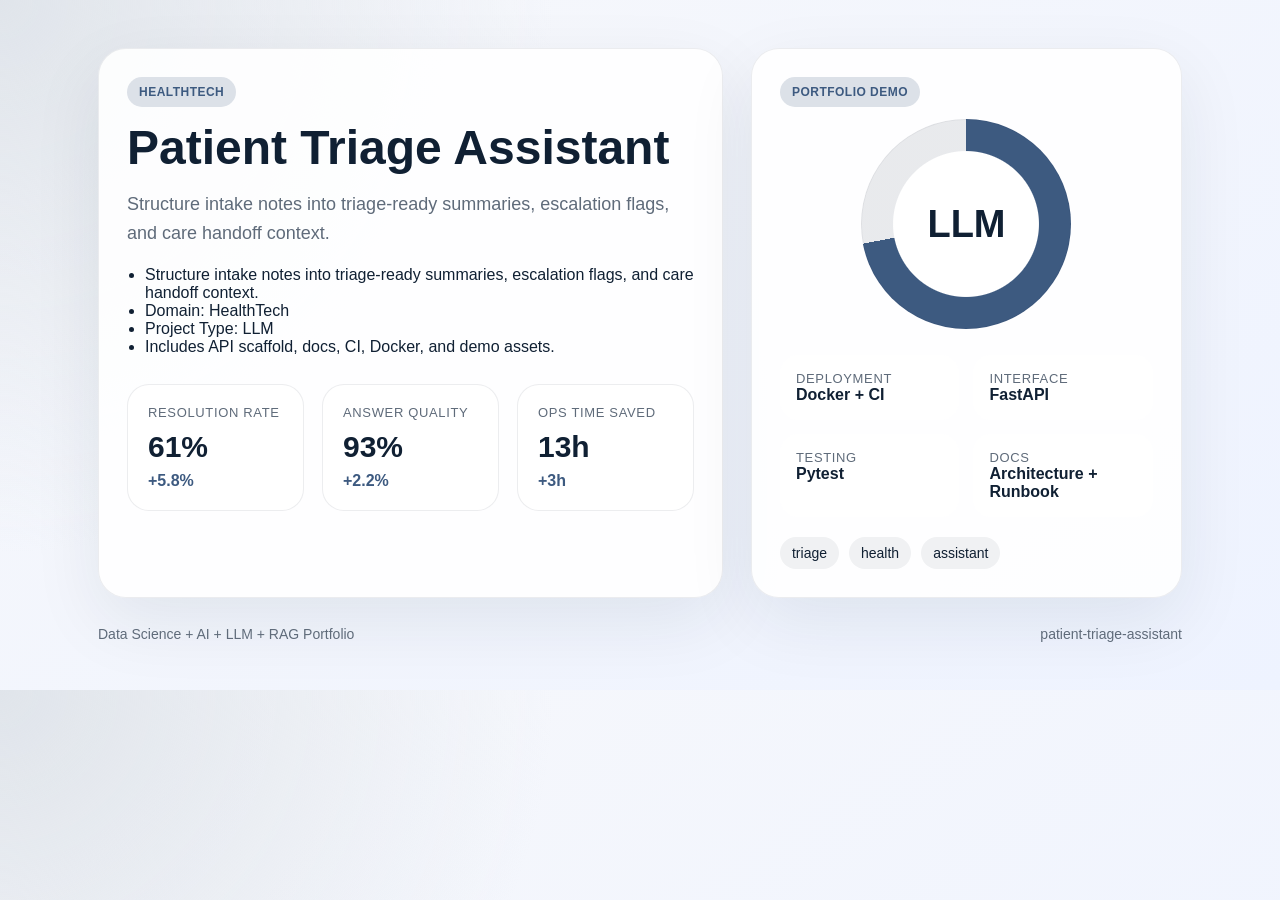
==== demo/index.html @ 56b2472d "Publish production-ready portfolio project" ====
<!doctype html>
        <html lang="en">
        <head>
          <meta charset="utf-8">
          <meta name="viewport" content="width=device-width, initial-scale=1">
          <title>Patient Triage Assistant</title>
          <style>
            :root {
              --accent: #3d5a80;
              --ink: #102033;
              --muted: #5f6b7a;
              --card: rgba(255,255,255,0.88);
              --bg-1: #f7f8fb;
              --bg-2: #eef3ff;
            }
            * { box-sizing: border-box; }
            body {
              margin: 0;
              font-family: "Avenir Next", "Segoe UI", sans-serif;
              color: var(--ink);
              background:
                radial-gradient(circle at top left, color-mix(in srgb, var(--accent) 16%, white), transparent 38%),
                linear-gradient(145deg, var(--bg-1), var(--bg-2));
            }
            main {
              max-width: 1180px;
              margin: 0 auto;
              padding: 48px;
            }
            .hero {
              display: grid;
              grid-template-columns: 1.45fr 1fr;
              gap: 28px;
              align-items: stretch;
            }
            .panel {
              background: var(--card);
              border: 1px solid rgba(16, 32, 51, 0.08);
              border-radius: 28px;
              padding: 28px;
              box-shadow: 0 24px 70px rgba(16, 32, 51, 0.08);
            }
            .eyebrow {
              display: inline-flex;
              padding: 8px 12px;
              border-radius: 999px;
              background: color-mix(in srgb, var(--accent) 18%, white);
              color: var(--accent);
              font-weight: 700;
              letter-spacing: 0.04em;
              text-transform: uppercase;
              font-size: 12px;
            }
            h1 {
              font-size: 48px;
              line-height: 1.03;
              margin: 16px 0 18px;
            }
            p {
              color: var(--muted);
              font-size: 18px;
              line-height: 1.6;
              margin: 0 0 18px;
            }
            ul {
              margin: 18px 0 0;
              padding-left: 18px;
              color: var(--ink);
            }
            .cards {
              display: grid;
              grid-template-columns: repeat(3, 1fr);
              gap: 18px;
              margin-top: 28px;
            }
            .card {
              background: white;
              border-radius: 22px;
              padding: 20px;
              border: 1px solid rgba(16, 32, 51, 0.08);
            }
            .card span, .meta span {
              display: block;
              color: var(--muted);
              font-size: 13px;
              text-transform: uppercase;
              letter-spacing: 0.05em;
            }
            .card strong {
              display: block;
              font-size: 30px;
              margin: 10px 0 8px;
            }
            .card em {
              color: var(--accent);
              font-style: normal;
              font-weight: 700;
            }
            .visual {
              min-height: 100%;
              display: flex;
              flex-direction: column;
              justify-content: space-between;
            }
            .ring {
              width: 210px;
              height: 210px;
              margin: 12px auto 26px;
              border-radius: 50%;
              background:
                radial-gradient(circle closest-side, white 69%, transparent 70%),
                conic-gradient(var(--accent) 0 72%, rgba(16, 32, 51, 0.09) 72% 100%);
              display: grid;
              place-items: center;
              box-shadow: inset 0 0 0 1px rgba(16, 32, 51, 0.05);
            }
            .ring strong {
              font-size: 38px;
            }
            .meta {
              display: grid;
              grid-template-columns: repeat(2, 1fr);
              gap: 14px;
            }
            .meta article {
              background: white;
              border-radius: 18px;
              padding: 16px;
            }
            .tag-list {
              display: flex;
              flex-wrap: wrap;
              gap: 10px;
              list-style: none;
              padding: 0;
              margin: 20px 0 0;
            }
            .tag-list li {
              padding: 8px 12px;
              border-radius: 999px;
              background: rgba(16, 32, 51, 0.06);
              font-size: 14px;
            }
            .footer {
              margin-top: 28px;
              display: flex;
              justify-content: space-between;
              color: var(--muted);
              font-size: 14px;
            }
          </style>
        </head>
        <body>
          <main>
            <section class="hero">
              <div class="panel">
                <span class="eyebrow">HealthTech</span>
                <h1>Patient Triage Assistant</h1>
                <p>Structure intake notes into triage-ready summaries, escalation flags, and care handoff context.</p>
                <ul>
                  <li>Structure intake notes into triage-ready summaries, escalation flags, and care handoff context.</li><li>Domain: HealthTech</li><li>Project Type: LLM</li><li>Includes API scaffold, docs, CI, Docker, and demo assets.</li>
                </ul>
                <div class="cards">
                  <article class='card'><span>Resolution Rate</span><strong>61%</strong><em>+5.8%</em></article>
<article class='card'><span>Answer Quality</span><strong>93%</strong><em>+2.2%</em></article>
<article class='card'><span>Ops Time Saved</span><strong>13h</strong><em>+3h</em></article>
                </div>
              </div>
              <div class="panel visual">
                <div>
                  <span class="eyebrow">Portfolio Demo</span>
                  <div class="ring"><strong>LLM</strong></div>
                </div>
                <div class="meta">
                  <article><span>Deployment</span><strong>Docker + CI</strong></article>
                  <article><span>Interface</span><strong>FastAPI</strong></article>
                  <article><span>Testing</span><strong>Pytest</strong></article>
                  <article><span>Docs</span><strong>Architecture + Runbook</strong></article>
                </div>
                <ul class="tag-list"><li>triage</li><li>health</li><li>assistant</li></ul>
              </div>
            </section>
            <div class="footer">
              <span>Data Science + AI + LLM + RAG Portfolio</span>
              <span>patient-triage-assistant</span>
            </div>
          </main>
        </body>
        </html>
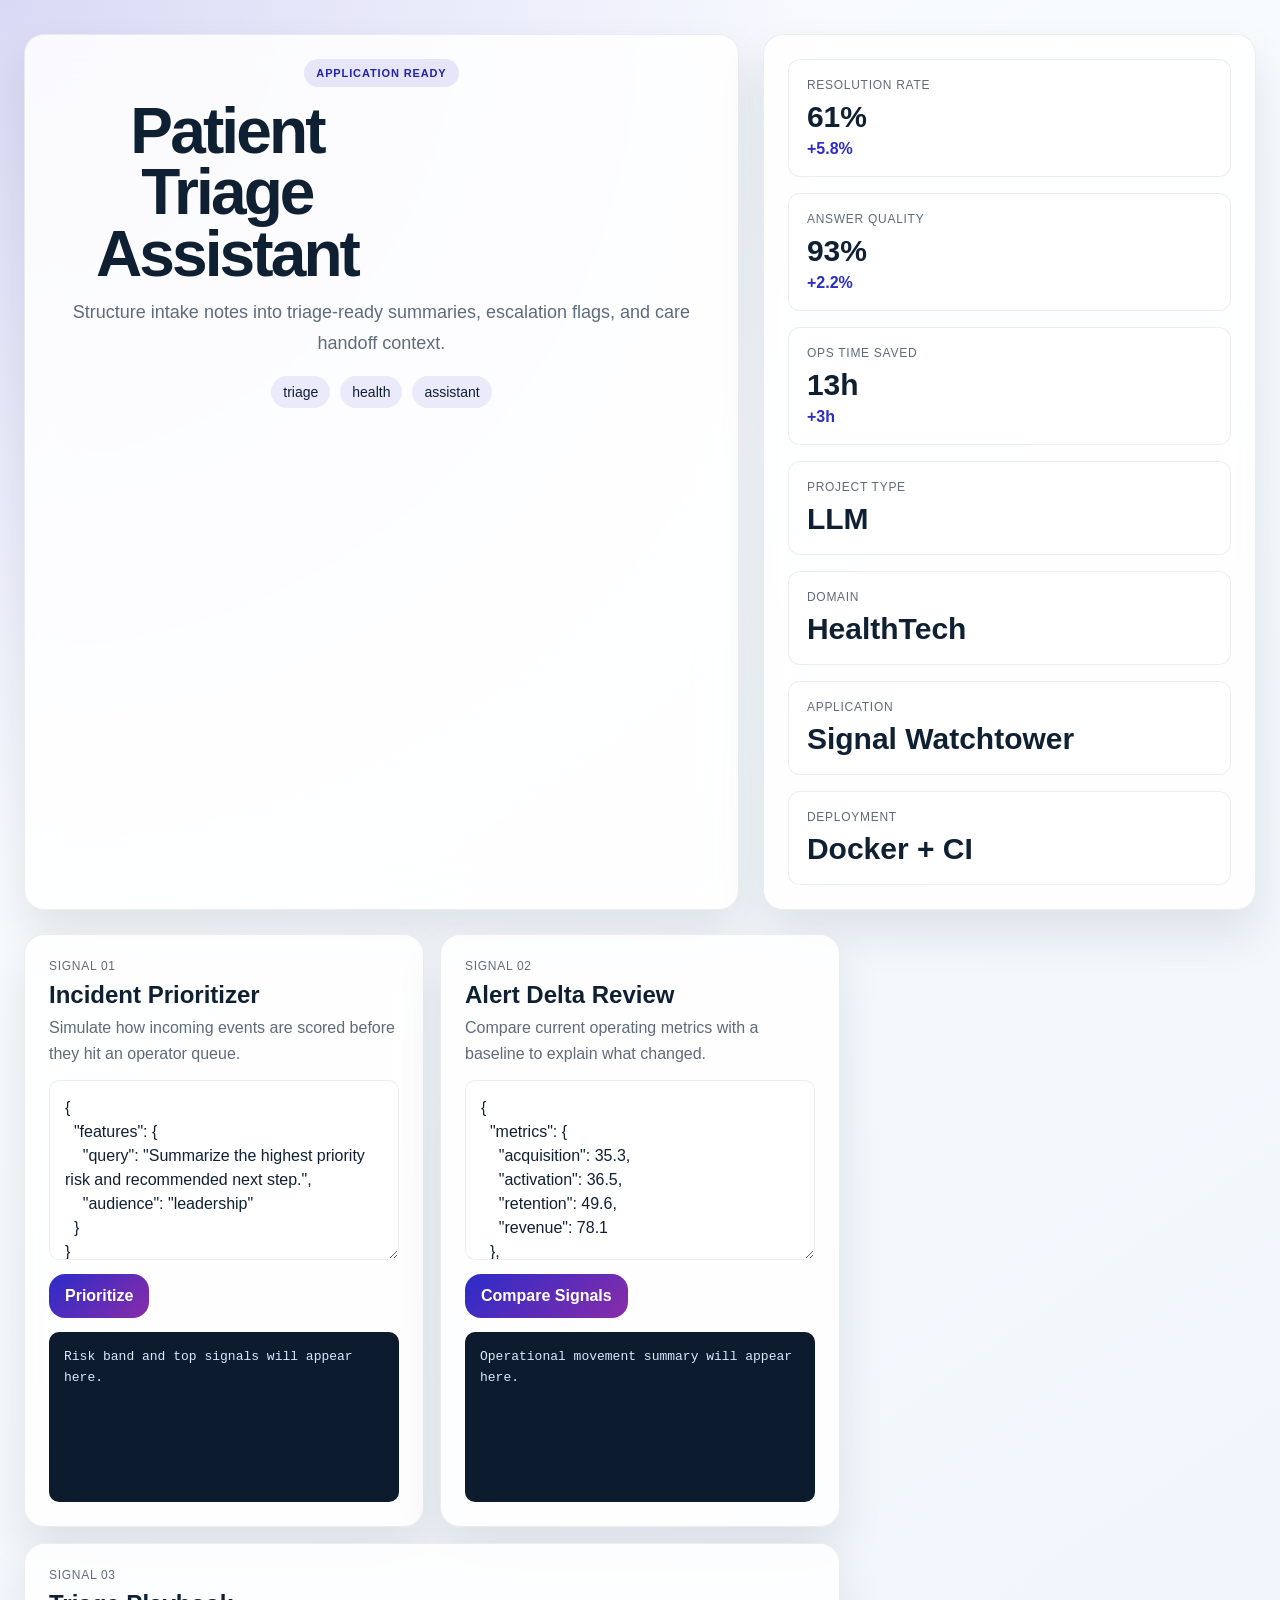
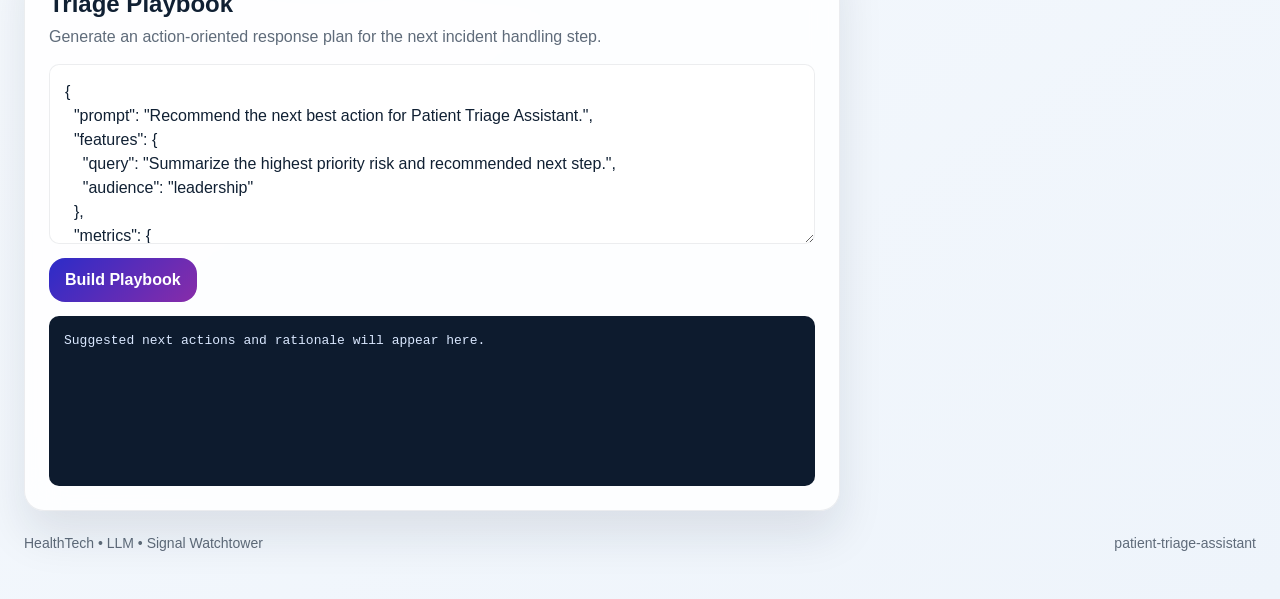
==== commit 1ab0e4e6: "Publish production-ready portfolio project" ====
--- a/demo/index.html
+++ b/demo/index.html
@@ -5,186 +5,104 @@
           <meta charset="utf-8">
           <meta name="viewport" content="width=device-width, initial-scale=1">
           <title>Patient Triage Assistant</title>
-          <style>
-            :root {
-              --accent: #3d5a80;
-              --ink: #102033;
-              --muted: #5f6b7a;
-              --card: rgba(255,255,255,0.88);
-              --bg-1: #f7f8fb;
-              --bg-2: #eef3ff;
-            }
-            * { box-sizing: border-box; }
-            body {
-              margin: 0;
-              font-family: "Avenir Next", "Segoe UI", sans-serif;
-              color: var(--ink);
-              background:
-                radial-gradient(circle at top left, color-mix(in srgb, var(--accent) 16%, white), transparent 38%),
-                linear-gradient(145deg, var(--bg-1), var(--bg-2));
-            }
-            main {
-              max-width: 1180px;
-              margin: 0 auto;
-              padding: 48px;
-            }
-            .hero {
-              display: grid;
-              grid-template-columns: 1.45fr 1fr;
-              gap: 28px;
-              align-items: stretch;
-            }
-            .panel {
-              background: var(--card);
-              border: 1px solid rgba(16, 32, 51, 0.08);
-              border-radius: 28px;
-              padding: 28px;
-              box-shadow: 0 24px 70px rgba(16, 32, 51, 0.08);
-            }
-            .eyebrow {
-              display: inline-flex;
-              padding: 8px 12px;
-              border-radius: 999px;
-              background: color-mix(in srgb, var(--accent) 18%, white);
-              color: var(--accent);
-              font-weight: 700;
-              letter-spacing: 0.04em;
-              text-transform: uppercase;
-              font-size: 12px;
-            }
-            h1 {
-              font-size: 48px;
-              line-height: 1.03;
-              margin: 16px 0 18px;
-            }
-            p {
-              color: var(--muted);
-              font-size: 18px;
-              line-height: 1.6;
-              margin: 0 0 18px;
-            }
-            ul {
-              margin: 18px 0 0;
-              padding-left: 18px;
-              color: var(--ink);
-            }
-            .cards {
-              display: grid;
-              grid-template-columns: repeat(3, 1fr);
-              gap: 18px;
-              margin-top: 28px;
-            }
-            .card {
-              background: white;
-              border-radius: 22px;
-              padding: 20px;
-              border: 1px solid rgba(16, 32, 51, 0.08);
-            }
-            .card span, .meta span {
-              display: block;
-              color: var(--muted);
-              font-size: 13px;
-              text-transform: uppercase;
-              letter-spacing: 0.05em;
-            }
-            .card strong {
-              display: block;
-              font-size: 30px;
-              margin: 10px 0 8px;
-            }
-            .card em {
-              color: var(--accent);
-              font-style: normal;
-              font-weight: 700;
-            }
-            .visual {
-              min-height: 100%;
-              display: flex;
-              flex-direction: column;
-              justify-content: space-between;
-            }
-            .ring {
-              width: 210px;
-              height: 210px;
-              margin: 12px auto 26px;
-              border-radius: 50%;
-              background:
-                radial-gradient(circle closest-side, white 69%, transparent 70%),
-                conic-gradient(var(--accent) 0 72%, rgba(16, 32, 51, 0.09) 72% 100%);
-              display: grid;
-              place-items: center;
-              box-shadow: inset 0 0 0 1px rgba(16, 32, 51, 0.05);
-            }
-            .ring strong {
-              font-size: 38px;
-            }
-            .meta {
-              display: grid;
-              grid-template-columns: repeat(2, 1fr);
-              gap: 14px;
-            }
-            .meta article {
-              background: white;
-              border-radius: 18px;
-              padding: 16px;
-            }
-            .tag-list {
-              display: flex;
-              flex-wrap: wrap;
-              gap: 10px;
-              list-style: none;
-              padding: 0;
-              margin: 20px 0 0;
-            }
-            .tag-list li {
-              padding: 8px 12px;
-              border-radius: 999px;
-              background: rgba(16, 32, 51, 0.06);
-              font-size: 14px;
-            }
-            .footer {
-              margin-top: 28px;
-              display: flex;
-              justify-content: space-between;
-              color: var(--muted);
-              font-size: 14px;
-            }
-          </style>
+          <link rel="stylesheet" href="./styles.css">
         </head>
-        <body>
-          <main>
+        <body class="surface-mist">
+          <div class="page layout-horizon eyebrow-soft headline-compact modules-3 hero-align-center">
             <section class="hero">
-              <div class="panel">
-                <span class="eyebrow">HealthTech</span>
-                <h1>Patient Triage Assistant</h1>
-                <p>Structure intake notes into triage-ready summaries, escalation flags, and care handoff context.</p>
-                <ul>
-                  <li>Structure intake notes into triage-ready summaries, escalation flags, and care handoff context.</li><li>Domain: HealthTech</li><li>Project Type: LLM</li><li>Includes API scaffold, docs, CI, Docker, and demo assets.</li>
+              <div class="panel hero-copy">
+                <span class="eyebrow" data-health>Signal Watchtower</span>
+                <h1 id="project-title">Patient Triage Assistant</h1>
+                <p id="project-summary" class="lead">Structure intake notes into triage-ready summaries, escalation flags, and care handoff context.</p>
+                <ul id="project-tags" class="tag-list">
+                  <li>triage</li><li>health</li><li>assistant</li>
                 </ul>
-                <div class="cards">
+              </div>
+              <div class="panel hero-side">
+                <div class="metric-grid">
                   <article class='card'><span>Resolution Rate</span><strong>61%</strong><em>+5.8%</em></article>
 <article class='card'><span>Answer Quality</span><strong>93%</strong><em>+2.2%</em></article>
 <article class='card'><span>Ops Time Saved</span><strong>13h</strong><em>+3h</em></article>
                 </div>
-              </div>
-              <div class="panel visual">
-                <div>
-                  <span class="eyebrow">Portfolio Demo</span>
-                  <div class="ring"><strong>LLM</strong></div>
+                <div class="mini-grid">
+                  <article class='mini-card'><span>Project Type</span><strong>LLM</strong></article><article class='mini-card'><span>Domain</span><strong>HealthTech</strong></article><article class='mini-card'><span>Application</span><strong>Signal Watchtower</strong></article><article class='mini-card'><span>Deployment</span><strong>Docker + CI</strong></article>
                 </div>
-                <div class="meta">
-                  <article><span>Deployment</span><strong>Docker + CI</strong></article>
-                  <article><span>Interface</span><strong>FastAPI</strong></article>
-                  <article><span>Testing</span><strong>Pytest</strong></article>
-                  <article><span>Docs</span><strong>Architecture + Runbook</strong></article>
-                </div>
-                <ul class="tag-list"><li>triage</li><li>health</li><li>assistant</li></ul>
               </div>
             </section>
-            <div class="footer">
-              <span>Data Science + AI + LLM + RAG Portfolio</span>
+            <section class="app-grid">
+              <article class="panel module js-module span-normal">
+          <div class="module-header">
+            <span>Signal 01</span>
+            <h2>Incident Prioritizer</h2>
+            <p>Simulate how incoming events are scored before they hit an operator queue.</p>
+          </div>
+          <textarea class="js-input">{
+  &quot;features&quot;: {
+    &quot;query&quot;: &quot;Summarize the highest priority risk and recommended next step.&quot;,
+    &quot;audience&quot;: &quot;leadership&quot;
+  }
+}</textarea>
+          <div class="button-row">
+            <button class="js-run" data-endpoint="/score" data-input-mode="json">Prioritize</button>
+          </div>
+          <pre class="js-output">Risk band and top signals will appear here.</pre>
+        </article>
+<article class="panel module js-module span-normal">
+          <div class="module-header">
+            <span>Signal 02</span>
+            <h2>Alert Delta Review</h2>
+            <p>Compare current operating metrics with a baseline to explain what changed.</p>
+          </div>
+          <textarea class="js-input">{
+  &quot;metrics&quot;: {
+    &quot;acquisition&quot;: 35.3,
+    &quot;activation&quot;: 36.5,
+    &quot;retention&quot;: 49.6,
+    &quot;revenue&quot;: 78.1
+  },
+  &quot;baseline&quot;: {
+    &quot;acquisition&quot;: 32.48,
+    &quot;activation&quot;: 33.58,
+    &quot;retention&quot;: 45.63,
+    &quot;revenue&quot;: 71.85
+  }
+}</textarea>
+          <div class="button-row">
+            <button class="js-run" data-endpoint="/analyze" data-input-mode="json">Compare Signals</button>
+          </div>
+          <pre class="js-output">Operational movement summary will appear here.</pre>
+        </article>
+<article class="panel module js-module span-wide">
+          <div class="module-header">
+            <span>Signal 03</span>
+            <h2>Triage Playbook</h2>
+            <p>Generate an action-oriented response plan for the next incident handling step.</p>
+          </div>
+          <textarea class="js-input">{
+  &quot;prompt&quot;: &quot;Recommend the next best action for Patient Triage Assistant.&quot;,
+  &quot;features&quot;: {
+    &quot;query&quot;: &quot;Summarize the highest priority risk and recommended next step.&quot;,
+    &quot;audience&quot;: &quot;leadership&quot;
+  },
+  &quot;metrics&quot;: {
+    &quot;acquisition&quot;: 35.3,
+    &quot;activation&quot;: 36.5,
+    &quot;retention&quot;: 49.6,
+    &quot;revenue&quot;: 78.1
+  }
+}</textarea>
+          <div class="button-row">
+            <button class="js-run" data-endpoint="/recommend" data-input-mode="json">Build Playbook</button>
+          </div>
+          <pre class="js-output">Suggested next actions and rationale will appear here.</pre>
+        </article>
+            </section>
+            <footer class="footer">
+              <span>HealthTech • LLM • Signal Watchtower</span>
               <span>patient-triage-assistant</span>
-            </div>
-          </main>
+            </footer>
+          </div>
+          <script id="bootstrap-data" type="application/json">{"project": {"slug": "patient-triage-assistant", "title": "Patient Triage Assistant", "project_type": "llm", "domain": "HealthTech", "summary": "Structure intake notes into triage-ready summaries, escalation flags, and care handoff context.", "tags": ["triage", "health", "assistant"]}, "app_archetype": "watchtower", "ui_profile": {"layout": "horizon", "surface": "mist", "font_stack": "\"IBM Plex Sans\", \"Segoe UI\", sans-serif", "radius": 20, "shadow": 46, "eyebrow_style": "soft", "module_columns": 3, "hero_align": "center", "headline_mode": "compact"}, "app_modules": [{"label": "Signal 01", "title": "Incident Prioritizer", "description": "Simulate how incoming events are scored before they hit an operator queue.", "endpoint": "/score", "input_mode": "json", "cta": "Prioritize", "prefill": "{\n  \"features\": {\n    \"query\": \"Summarize the highest priority risk and recommended next step.\",\n    \"audience\": \"leadership\"\n  }\n}", "hint": "Risk band and top signals will appear here.", "span": "normal"}, {"label": "Signal 02", "title": "Alert Delta Review", "description": "Compare current operating metrics with a baseline to explain what changed.", "endpoint": "/analyze", "input_mode": "json", "cta": "Compare Signals", "prefill": "{\n  \"metrics\": {\n    \"acquisition\": 35.3,\n    \"activation\": 36.5,\n    \"retention\": 49.6,\n    \"revenue\": 78.1\n  },\n  \"baseline\": {\n    \"acquisition\": 32.48,\n    \"activation\": 33.58,\n    \"retention\": 45.63,\n    \"revenue\": 71.85\n  }\n}", "hint": "Operational movement summary will appear here.", "span": "normal"}, {"label": "Signal 03", "title": "Triage Playbook", "description": "Generate an action-oriented response plan for the next incident handling step.", "endpoint": "/recommend", "input_mode": "json", "cta": "Build Playbook", "prefill": "{\n  \"prompt\": \"Recommend the next best action for Patient Triage Assistant.\",\n  \"features\": {\n    \"query\": \"Summarize the highest priority risk and recommended next step.\",\n    \"audience\": \"leadership\"\n  },\n  \"metrics\": {\n    \"acquisition\": 35.3,\n    \"activation\": 36.5,\n    \"retention\": 49.6,\n    \"revenue\": 78.1\n  }\n}", "hint": "Suggested next actions and rationale will appear here.", "span": "wide"}], "sample_features": {"query": "Summarize the highest priority risk and recommended next step.", "audience": "leadership"}, "sample_metrics": {"acquisition": 35.3, "activation": 36.5, "retention": 49.6, "revenue": 78.1}, "knowledge_base": ["Patient Triage Assistant is positioned as a HealthTech starter that emphasizes fast iteration, clear documentation, and production-friendly interfaces.", "The primary value proposition is: Structure intake notes into triage-ready summaries, escalation flags, and care handoff context.", "Recommended operating model: ship a small API, add observability, validate outputs with stakeholder review, and monitor the top business KPI every week.", "Typical stakeholders include analytics, operations, product, and leadership teams working on triage, health, assistant."], "dashboard_metrics": [{"label": "Resolution Rate", "value": "61%", "delta": "+5.8%"}, {"label": "Answer Quality", "value": "93%", "delta": "+2.2%"}, {"label": "Ops Time Saved", "value": "13h", "delta": "+3h"}]}</script>
+          <script src="./app.js"></script>
         </body>
         </html>
--- a/demo/styles.css
+++ b/demo/styles.css
@@ -0,0 +1,348 @@
+
+:root {
+  --accent: #2c2cc8;
+  --accent-2: #882ca9;
+  --accent-soft: color-mix(in srgb, var(--accent) 18%, white);
+  --radius: 20px;
+  --shadow-size: 46px;
+  --font-stack: "IBM Plex Sans", "Segoe UI", sans-serif;
+  --bg: #f4f7fb;
+  --card: rgba(255, 255, 255, 0.86);
+  --line: rgba(16, 32, 51, 0.08);
+  --ink: #102033;
+  --muted: #5f6b7a;
+  --output-bg: #0d1b2e;
+  --output-ink: #dae8ff;
+}
+* { box-sizing: border-box; }
+html, body { margin: 0; min-height: 100%; }
+body {
+  font-family: var(--font-stack);
+  color: var(--ink);
+  background: linear-gradient(145deg, #f8fbff, var(--bg));
+}
+body.surface-mist {
+  --bg: #eef4fb;
+  background:
+    radial-gradient(circle at top left, color-mix(in srgb, var(--accent) 18%, white), transparent 34%),
+    linear-gradient(145deg, #fbfdff, var(--bg));
+}
+body.surface-aurora {
+  --bg: #edf1ff;
+  background:
+    radial-gradient(circle at 0% 0%, color-mix(in srgb, var(--accent) 22%, white), transparent 38%),
+    radial-gradient(circle at 100% 100%, color-mix(in srgb, var(--accent-2) 20%, white), transparent 28%),
+    linear-gradient(135deg, #f7f8ff, var(--bg));
+}
+body.surface-sand {
+  --bg: #f5efe8;
+  --card: rgba(255, 251, 246, 0.9);
+  background:
+    linear-gradient(135deg, rgba(255,255,255,0.82), rgba(245, 239, 232, 0.98)),
+    radial-gradient(circle at top right, color-mix(in srgb, var(--accent) 16%, white), transparent 32%);
+}
+body.surface-slate {
+  --bg: #ecf0f7;
+  --card: rgba(248, 250, 255, 0.88);
+  background:
+    linear-gradient(160deg, #f7f9fc, var(--bg)),
+    radial-gradient(circle at bottom left, color-mix(in srgb, var(--accent-2) 16%, white), transparent 34%);
+}
+body.surface-paper {
+  --bg: #f8f8f4;
+  --card: rgba(255,255,255,0.93);
+  background:
+    linear-gradient(180deg, #fffefb, var(--bg));
+}
+body.surface-ink {
+  --bg: #0f1726;
+  --card: rgba(15, 23, 38, 0.88);
+  --line: rgba(226, 238, 255, 0.1);
+  --ink: #f5f8ff;
+  --muted: #b4c0cf;
+  --output-bg: rgba(255,255,255,0.06);
+  --output-ink: #f5f8ff;
+  background:
+    radial-gradient(circle at top left, color-mix(in srgb, var(--accent) 28%, transparent), transparent 42%),
+    linear-gradient(145deg, #09111d, var(--bg));
+}
+.page {
+  max-width: 1360px;
+  margin: 0 auto;
+  padding: 34px 24px 48px;
+  display: grid;
+  gap: 24px;
+}
+.panel {
+  background: var(--card);
+  border: 1px solid var(--line);
+  border-radius: var(--radius);
+  box-shadow: 0 24px var(--shadow-size) rgba(16, 32, 51, 0.1);
+  backdrop-filter: blur(18px);
+}
+.hero {
+  display: grid;
+  gap: 24px;
+}
+.hero-copy,
+.hero-side,
+.module {
+  padding: 24px;
+}
+.eyebrow {
+  display: inline-flex;
+  align-items: center;
+  gap: 8px;
+  padding: 8px 12px;
+  border-radius: 999px;
+  background: var(--accent-soft);
+  color: var(--accent);
+  text-transform: uppercase;
+  letter-spacing: 0.08em;
+  font-size: 11px;
+  font-weight: 800;
+}
+.page.eyebrow-outline .eyebrow {
+  background: transparent;
+  border: 1px solid color-mix(in srgb, var(--accent) 40%, white);
+}
+.page.eyebrow-soft .eyebrow {
+  background: color-mix(in srgb, var(--accent) 12%, white);
+  color: color-mix(in srgb, var(--accent) 82%, black);
+}
+h1 {
+  margin: 14px 0 12px;
+  font-size: clamp(2.2rem, 5vw, 4.4rem);
+  line-height: 0.96;
+  letter-spacing: -0.045em;
+}
+.page.headline-compact h1 { max-width: 10ch; }
+.page.headline-tall h1 { line-height: 1.03; font-size: clamp(2.4rem, 5vw, 4.8rem); }
+.lead {
+  margin: 0;
+  font-size: 18px;
+  line-height: 1.68;
+  color: var(--muted);
+  max-width: 62ch;
+}
+.tag-list {
+  list-style: none;
+  display: flex;
+  flex-wrap: wrap;
+  gap: 10px;
+  margin: 18px 0 0;
+  padding: 0;
+}
+.tag-list li {
+  padding: 8px 12px;
+  border-radius: 999px;
+  background: color-mix(in srgb, var(--accent) 10%, white);
+  color: var(--ink);
+  font-size: 14px;
+}
+.hero-side {
+  display: grid;
+  gap: 16px;
+}
+.metric-grid,
+.mini-grid,
+.app-grid {
+  display: grid;
+  gap: 16px;
+}
+.card,
+.mini-card {
+  background: color-mix(in srgb, var(--card) 92%, white);
+  border: 1px solid var(--line);
+  border-radius: calc(var(--radius) - 8px);
+  padding: 18px;
+}
+.card span,
+.mini-card span,
+.module-header span {
+  display: block;
+  color: var(--muted);
+  text-transform: uppercase;
+  letter-spacing: 0.06em;
+  font-size: 12px;
+}
+.card strong,
+.mini-card strong {
+  display: block;
+  margin-top: 8px;
+  font-size: 30px;
+}
+.card em {
+  display: inline-block;
+  margin-top: 6px;
+  font-style: normal;
+  color: var(--accent);
+  font-weight: 700;
+}
+.module {
+  display: grid;
+  gap: 14px;
+}
+.module-header h2 {
+  margin: 8px 0 6px;
+  font-size: 24px;
+}
+.module-header p {
+  margin: 0;
+  color: var(--muted);
+  line-height: 1.6;
+}
+textarea,
+button {
+  font: inherit;
+}
+textarea {
+  width: 100%;
+  min-height: 180px;
+  resize: vertical;
+  border: 1px solid var(--line);
+  border-radius: calc(var(--radius) - 10px);
+  padding: 15px;
+  background: rgba(255,255,255,0.82);
+  color: var(--ink);
+  line-height: 1.5;
+}
+body.surface-ink textarea {
+  background: rgba(255,255,255,0.05);
+}
+.module-input-text {
+  min-height: 110px;
+}
+.button-row {
+  display: flex;
+  flex-wrap: wrap;
+  gap: 10px;
+}
+button {
+  border: 0;
+  border-radius: 16px;
+  background: linear-gradient(135deg, var(--accent), var(--accent-2));
+  color: white;
+  padding: 13px 16px;
+  font-weight: 700;
+  cursor: pointer;
+}
+pre {
+  margin: 0;
+  white-space: pre-wrap;
+  word-break: break-word;
+  background: var(--output-bg);
+  color: var(--output-ink);
+  border-radius: calc(var(--radius) - 10px);
+  padding: 15px;
+  min-height: 170px;
+  line-height: 1.58;
+  font-size: 13px;
+  overflow: auto;
+}
+.footer {
+  display: flex;
+  justify-content: space-between;
+  color: var(--muted);
+  font-size: 14px;
+}
+.page.layout-horizon .hero {
+  grid-template-columns: 1.45fr 1fr;
+  align-items: stretch;
+}
+.page.layout-horizon.modules-2 .app-grid,
+.page.layout-horizon.modules-3 .app-grid {
+  grid-template-columns: repeat(3, minmax(0, 1fr));
+}
+.page.layout-rail .hero {
+  grid-template-columns: 0.92fr 1.08fr;
+}
+.page.layout-rail .hero-copy {
+  padding-top: 34px;
+}
+.page.layout-rail .app-grid {
+  grid-template-columns: repeat(2, minmax(0, 1fr));
+}
+.page.layout-folio .hero {
+  grid-template-columns: 1fr;
+}
+.page.layout-folio .hero-copy {
+  text-align: center;
+}
+.page.layout-folio .lead {
+  margin-inline: auto;
+}
+.page.layout-folio .tag-list {
+  justify-content: center;
+}
+.page.layout-folio .metric-grid {
+  grid-template-columns: repeat(3, minmax(0, 1fr));
+}
+.page.layout-folio .mini-grid {
+  grid-template-columns: repeat(4, minmax(0, 1fr));
+}
+.page.layout-folio .app-grid {
+  grid-template-columns: repeat(2, minmax(0, 1fr));
+}
+.page.layout-board .hero {
+  grid-template-columns: 1fr;
+}
+.page.layout-board .hero-side {
+  grid-template-columns: 1.2fr 0.8fr;
+  align-items: start;
+}
+.page.layout-board .metric-grid {
+  grid-template-columns: repeat(3, minmax(0, 1fr));
+}
+.page.layout-board .app-grid {
+  grid-template-columns: repeat(4, minmax(0, 1fr));
+}
+.page.layout-stack .hero {
+  grid-template-columns: 1fr;
+}
+.page.layout-stack .hero-side {
+  grid-template-columns: repeat(2, minmax(0, 1fr));
+}
+.page.layout-stack .app-grid {
+  grid-template-columns: repeat(3, minmax(0, 1fr));
+}
+.page.layout-console .hero {
+  grid-template-columns: 1.1fr 0.9fr;
+}
+.page.layout-console .panel,
+.page.layout-console .card,
+.page.layout-console .mini-card {
+  border-radius: 18px;
+}
+.page.modules-2 .app-grid {
+  grid-template-columns: repeat(2, minmax(0, 1fr));
+}
+.module.span-wide {
+  grid-column: span 2;
+}
+.hero-align-center .hero-copy {
+  text-align: center;
+}
+.hero-align-center .lead,
+.hero-align-center .tag-list {
+  margin-inline: auto;
+  justify-content: center;
+}
+@media (max-width: 1120px) {
+  .page.layout-horizon .hero,
+  .page.layout-rail .hero,
+  .page.layout-console .hero,
+  .page.layout-board .hero-side,
+  .page.layout-folio .mini-grid,
+  .page.layout-stack .hero-side,
+  .page.modules-2 .app-grid,
+  .page.layout-board .app-grid,
+  .page.layout-stack .app-grid,
+  .page.layout-horizon.modules-3 .app-grid,
+  .page.layout-folio .app-grid {
+    grid-template-columns: 1fr;
+  }
+  .module.span-wide {
+    grid-column: auto;
+  }
+}
